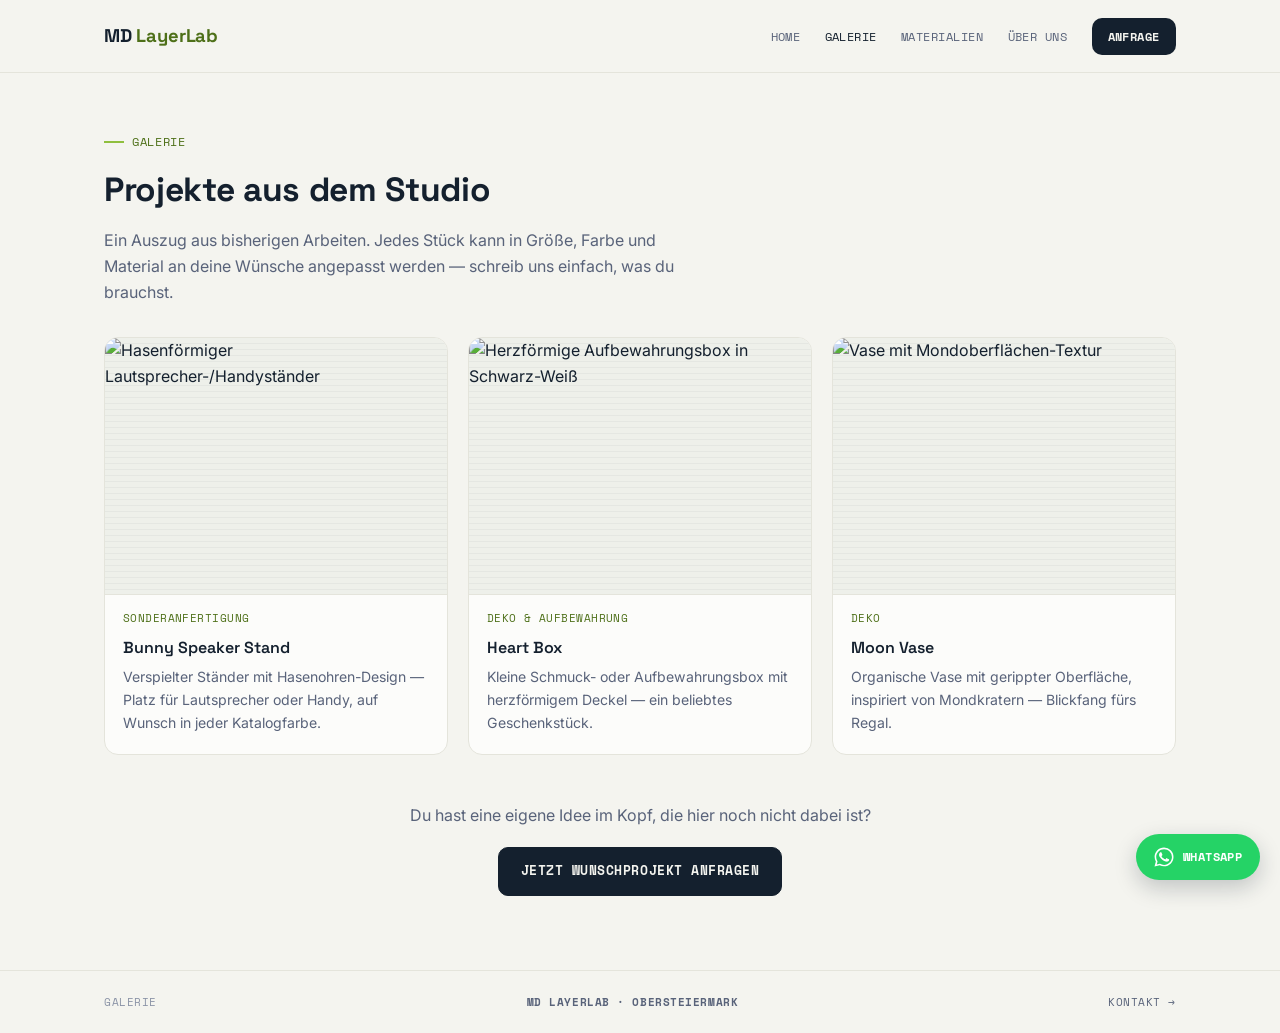
==== galerie.html @ 95f45e61 "Add files via upload" ====
<!DOCTYPE html>
<html lang="de">
<head>
<meta charset="UTF-8">
<meta name="viewport" content="width=device-width, initial-scale=1.0">
<title>Galerie — MD LayerLab</title>
<meta name="description" content="Projekte aus dem MD LayerLab Studio — funktionale und dekorative 3D-Druck-Objekte, jedes in Größe, Farbe und Material anpassbar.">
<link rel="stylesheet" href="style.css">
</head>
<body>

<header class="site-header">
  <div class="wrap">
    <a href="index.html" class="brand">MD&nbsp;<b>LayerLab</b></a>
    <button class="nav-toggle" aria-label="Menü öffnen" aria-expanded="false" id="navToggle"><span></span></button>
    <nav class="main-nav" id="mainNav">
      <ul>
        <li><a href="index.html">Home</a></li>
        <li><a href="galerie.html" aria-current="page">Galerie</a></li>
        <li><a href="materialien.html">Materialien</a></li>
        <li><a href="ueber-mich.html">Über uns</a></li>
        <li><a href="kontakt.html" class="nav-cta">Anfrage</a></li>
      </ul>
    </nav>
  </div>
</header>

<main>
  <section class="section" style="padding-top:52px;">
    <div class="wrap">
      <div class="section-head">
        <span class="eyebrow">Galerie</span>
        <h2>Projekte aus dem Studio</h2>
        <p>Ein Auszug aus bisherigen Arbeiten. Jedes Stück kann in Größe, Farbe und Material an deine Wünsche angepasst werden — schreib uns einfach, was du brauchst.</p>
      </div>

      <div class="grid">
        <div class="card">
          <div class="photo"><img src="project_bunny-stand.png" alt="Hasenförmiger Lautsprecher-/Handyständer"></div>
          <div class="body"><span class="meta">Sonderanfertigung</span><h3>Bunny Speaker Stand</h3><p>Verspielter Ständer mit Hasenohren-Design — Platz für Lautsprecher oder Handy, auf Wunsch in jeder Katalogfarbe.</p></div>
        </div>
        <div class="card">
          <div class="photo"><img src="project_heart-box.png" alt="Herzförmige Aufbewahrungsbox in Schwarz-Weiß"></div>
          <div class="body"><span class="meta">Deko &amp; Aufbewahrung</span><h3>Heart Box</h3><p>Kleine Schmuck- oder Aufbewahrungsbox mit herzförmigem Deckel — ein beliebtes Geschenkstück.</p></div>
        </div>
        <div class="card">
          <div class="photo"><img src="project_moon-vase.png" alt="Vase mit Mondoberflächen-Textur"></div>
          <div class="body"><span class="meta">Deko</span><h3>Moon Vase</h3><p>Organische Vase mit gerippter Oberfläche, inspiriert von Mondkratern — Blickfang fürs Regal.</p></div>
        </div>
      </div>

      <div style="margin-top:48px; text-align:center;">
        <p style="color:var(--soft); margin-bottom:18px;">Du hast eine eigene Idee im Kopf, die hier noch nicht dabei ist?</p>
        <a href="kontakt.html" class="btn">Jetzt Wunschprojekt anfragen</a>
      </div>
    </div>
  </section>
</main>

<footer class="site-footer">
  <div class="wrap">
    <span class="spec">Galerie</span>
    <span class="spec brand">MD LayerLab · Obersteiermark</span>
    <span class="spec"><a href="kontakt.html">Kontakt →</a></span>
  </div>
</footer>

<a href="https://wa.me/message/5LC736UJI4IAH1" class="float-cta wa" target="_blank" rel="noopener" aria-label="Chat auf WhatsApp">
  <svg viewBox="0 0 24 24" fill="currentColor" aria-hidden="true"><path d="M17.5 14.38c-.3-.15-1.76-.87-2.03-.97-.27-.1-.47-.15-.67.15-.2.3-.77.97-.94 1.16-.17.2-.35.22-.64.08-.3-.15-1.26-.47-2.4-1.48-.89-.8-1.49-1.77-1.66-2.07-.17-.3-.02-.46.13-.61.13-.13.3-.35.44-.52.15-.17.2-.3.3-.5.1-.2.05-.37-.02-.52-.08-.15-.67-1.62-.92-2.21-.24-.57-.49-.5-.67-.51h-.57c-.2 0-.52.07-.79.37-.27.3-1.04 1.02-1.04 2.48 0 1.46 1.06 2.87 1.21 3.07.15.2 2.1 3.2 5.08 4.49.71.3 1.26.49 1.69.63.71.22 1.36.19 1.87.12.57-.09 1.76-.72 2.01-1.42.25-.7.25-1.29.17-1.42-.07-.12-.27-.2-.57-.34zM12.05 21.5a9.4 9.4 0 0 1-4.8-1.31l-.34-.2-3.57.93.96-3.48-.23-.36a9.44 9.44 0 0 1-1.44-5.02c0-5.2 4.24-9.44 9.46-9.44 2.52 0 4.9.98 6.68 2.77a9.4 9.4 0 0 1 2.77 6.68c0 5.2-4.24 9.44-9.45 9.44zm8.04-17.49A11.34 11.34 0 0 0 12.05.5C5.8.5.72 5.58.72 11.83c0 2 .52 3.95 1.51 5.67L.63 23.5l6.13-1.6a11.32 11.32 0 0 0 5.29 1.34h.01c6.25 0 11.33-5.08 11.33-11.33 0-3.03-1.18-5.87-3.3-8.01z"/></svg>
  <span class="label">WhatsApp</span>
</a>

<script src="script.js"></script>
</body>
</html>
---- style.css ----
/* =========================================================
   MD LAYERLAB — Shared Stylesheet  (Light "Print Studio" v3)
   Hell & freundlich. Navy als Struktur, Lime als Akzent,
   Filamentfarben nur auf Material-Markern.
   Signature: FDM layer-lines + Druckbett-Z-Skala.
   ========================================================= */

@import url('https://fonts.googleapis.com/css2?family=Space+Grotesk:wght@500;600;700&family=Inter:wght@400;500;600&family=Space+Mono:wght@400;700&display=swap');

:root {
  --paper: #F4F4EF;
  --paper-2: #FCFCFA;
  --ink: #14202E;
  --navy: #1A2C46;
  --soft: #59637A;
  --faint: #8A93A6;
  --line: #E4E4DB;
  --line-2: #EDEDE7;

  --lime: #8FBF3E;
  --lime-bright: #AEDC5A;
  --lime-ink: #4E7019;

  --teal: #2FA48F;
  --orange: #DE7A34;
  --amber: #D6A62C;

  --font-display: 'Space Grotesk', sans-serif;
  --font-body: 'Inter', sans-serif;
  --font-mono: 'Space Mono', monospace;

  --radius: 10px;
  --radius-lg: 14px;
  --maxw: 1120px;
}

* { box-sizing: border-box; }
html { scroll-behavior: smooth; -webkit-text-size-adjust: 100%; }

@media (prefers-reduced-motion: reduce) {
  html { scroll-behavior: auto; }
  * { animation-duration: 0.01ms !important; transition-duration: 0.01ms !important; }
}

body {
  margin: 0;
  background: var(--paper);
  color: var(--ink);
  font-family: var(--font-body);
  font-size: 16px;
  line-height: 1.62;
  -webkit-font-smoothing: antialiased;
}

a { color: var(--lime-ink); }
img { max-width: 100%; display: block; }

:focus-visible { outline: 2px solid var(--lime); outline-offset: 3px; }

.wrap { max-width: var(--maxw); margin: 0 auto; padding: 0 24px; }

/* ---------- Signature: layer-line divider ---------- */
.layer-divider {
  height: 16px;
  background-image: repeating-linear-gradient(180deg, transparent 0 3px, var(--line) 3px 4px);
}

/* ---------- Hexagon field (dezent im Hero) ---------- */
.hex-field { position: relative; overflow: hidden; }
.hex-field::before {
  content: '';
  position: absolute;
  inset: 0;
  pointer-events: none;
  background-image: url("data:image/svg+xml,%3Csvg xmlns='http://www.w3.org/2000/svg' width='120' height='104' viewBox='0 0 120 104'%3E%3Cg fill='none' stroke='%238FBF3E' stroke-opacity='0.22' stroke-width='1'%3E%3Cpath d='M30 0L60 17.3V51.9L30 69.3L0 51.9V17.3Z'/%3E%3Cpath d='M90 0L120 17.3V51.9L90 69.3L60 51.9V17.3Z'/%3E%3C/g%3E%3C/svg%3E");
  mask-image: radial-gradient(ellipse 55% 55% at 88% 20%, black 0%, transparent 70%);
  -webkit-mask-image: radial-gradient(ellipse 55% 55% at 88% 20%, black 0%, transparent 70%);
}

/* ---------- Header / Nav ---------- */
.site-header {
  position: sticky;
  top: 0;
  z-index: 50;
  background: rgba(244, 244, 239, 0.9);
  backdrop-filter: blur(8px);
  border-bottom: 1px solid var(--line);
}
.site-header .wrap {
  display: flex;
  align-items: center;
  justify-content: space-between;
  height: 72px;
}
.brand {
  font-family: var(--font-display);
  font-weight: 700;
  font-size: 1.15rem;
  letter-spacing: -0.01em;
  color: var(--ink);
  text-decoration: none;
}
.brand b { color: var(--lime-ink); font-weight: 700; }

nav.main-nav ul {
  list-style: none;
  display: flex;
  align-items: center;
  gap: 24px;
  margin: 0;
  padding: 0;
}
nav.main-nav a {
  text-decoration: none;
  color: var(--soft);
  font-family: var(--font-mono);
  font-size: 0.78rem;
  text-transform: uppercase;
  letter-spacing: 0.04em;
  transition: color 0.15s ease;
}
nav.main-nav a:hover,
nav.main-nav a[aria-current="page"] { color: var(--ink); }
nav.main-nav a.nav-cta {
  background: var(--ink);
  color: var(--paper);
  font-weight: 700;
  padding: 9px 16px;
  border-radius: var(--radius);
  transition: background 0.15s ease;
}
nav.main-nav a.nav-cta:hover { background: var(--navy); color: var(--paper); }

.nav-toggle {
  display: none;
  background: none;
  border: 1px solid var(--line);
  border-radius: var(--radius);
  width: 44px; height: 44px;
  cursor: pointer;
}
.nav-toggle span,
.nav-toggle span::before,
.nav-toggle span::after {
  content: '';
  display: block;
  width: 18px; height: 2px;
  background: var(--ink);
  margin: 0 auto;
  position: relative;
  transition: 0.2s;
}
.nav-toggle span::before { transform: translateY(-6px); }
.nav-toggle span::after { transform: translateY(4px); }

@media (max-width: 800px) {
  nav.main-nav {
    position: absolute;
    top: 72px; left: 0; right: 0;
    background: var(--paper-2);
    border-bottom: 1px solid var(--line);
    box-shadow: 0 12px 24px rgba(20,32,46,0.06);
    display: none;
  }
  nav.main-nav.open { display: block; }
  nav.main-nav ul { flex-direction: column; align-items: stretch; gap: 0; padding: 8px 24px 20px; }
  nav.main-nav a { display: block; padding: 14px 0; border-bottom: 1px solid var(--line-2); }
  nav.main-nav a.nav-cta { text-align: center; margin-top: 12px; padding: 14px; border-bottom: none; }
  .nav-toggle { display: block; }
}

/* ---------- Eyebrow ---------- */
.eyebrow {
  font-family: var(--font-mono);
  font-size: 0.72rem;
  letter-spacing: 0.06em;
  color: var(--lime-ink);
  text-transform: uppercase;
  display: inline-flex;
  align-items: center;
  gap: 8px;
}
.eyebrow::before { content: ''; width: 20px; height: 2px; background: var(--lime); }

/* ---------- Buttons ---------- */
.btn {
  display: inline-flex;
  align-items: center;
  gap: 8px;
  font-family: var(--font-mono);
  font-size: 0.8rem;
  text-transform: uppercase;
  letter-spacing: 0.04em;
  font-weight: 700;
  text-decoration: none;
  padding: 13px 22px;
  border-radius: var(--radius);
  border: 1.5px solid var(--ink);
  color: var(--paper);
  background: var(--ink);
  cursor: pointer;
  transition: background 0.15s ease, transform 0.1s ease;
}
.btn:hover { transform: translateY(-1px); background: var(--navy); border-color: var(--navy); }
.btn-ghost { background: transparent; color: var(--ink); border-color: #C9C9BD; font-weight: 400; }
.btn-ghost:hover { background: var(--paper-2); border-color: var(--lime); color: var(--ink); }
.btn-lime { background: var(--lime-bright); color: #1C2A10; border-color: var(--lime-bright); }
.btn-lime:hover { background: var(--lime); border-color: var(--lime); color: #1C2A10; }
.btn-row { display: flex; gap: 12px; flex-wrap: wrap; }

/* ---------- Hero ---------- */
.hero { padding: 58px 0 30px; }
.hero .wrap {
  display: grid;
  grid-template-columns: 1.08fr 0.92fr;
  gap: 44px;
  align-items: center;
}
.hero h1 {
  font-family: var(--font-display);
  font-weight: 700;
  font-size: clamp(2.2rem, 4.6vw, 3.2rem);
  line-height: 1.03;
  letter-spacing: -0.02em;
  margin: 18px 0 16px;
  color: var(--ink);
}
.hero h1 em {
  font-style: normal;
  color: var(--lime-ink);
  position: relative;
  white-space: nowrap;
}
.hero h1 em::after {
  content: '';
  position: absolute;
  left: 0; right: 0; bottom: 3px;
  height: 10px;
  background: var(--lime-bright);
  opacity: 0.4;
  z-index: -1;
  border-radius: 2px;
}
.hero p.lede { color: var(--soft); font-size: 1.05rem; max-width: 46ch; margin: 0 0 24px; }

.spec-row {
  display: flex;
  gap: 26px;
  margin-top: 28px;
  padding-top: 22px;
  border-top: 1px solid var(--line);
  flex-wrap: wrap;
}
.spec-row .s .v { font-family: var(--font-display); font-weight: 600; font-size: 1.1rem; }
.spec-row .s .k { font-family: var(--font-mono); font-size: 0.68rem; color: var(--faint); text-transform: uppercase; letter-spacing: 0.03em; }

/* ---------- Print-bed hero panel ---------- */
.bed {
  background: var(--paper-2);
  border: 1px solid var(--line);
  border-radius: var(--radius-lg);
  padding: 16px 16px 16px 0;
  display: grid;
  grid-template-columns: 36px 1fr;
  gap: 8px;
  box-shadow: 0 10px 30px rgba(20,32,46,0.05);
}
.bed .zscale {
  display: flex;
  flex-direction: column;
  justify-content: space-between;
  align-items: flex-end;
  padding: 8px 4px;
  font-family: var(--font-mono);
  font-size: 0.62rem;
  color: var(--faint);
}
.bed .zscale span { position: relative; padding-right: 9px; }
.bed .zscale span::after { content: ''; position: absolute; right: 0; top: 50%; width: 6px; height: 1px; background: var(--faint); }
.bed .bed-img {
  border-radius: var(--radius);
  aspect-ratio: 1 / 1;
  overflow: hidden;
  background-image: repeating-linear-gradient(180deg, transparent 0 5px, rgba(20,32,46,0.05) 5px 6px);
  background-color: #EEF0EA;
  border: 1px solid var(--line);
  display: flex; align-items: center; justify-content: center;
}
.bed .bed-img img { width: 100%; height: 100%; object-fit: cover; }
.bed .bed-bar {
  grid-column: 2;
  display: flex;
  justify-content: space-between;
  font-family: var(--font-mono);
  font-size: 0.66rem;
  color: var(--soft);
  text-transform: uppercase;
  letter-spacing: 0.04em;
  padding: 4px 2px 0;
}
.bed .bed-bar b { color: var(--ink); font-weight: 700; }

/* ---------- Sections ---------- */
.section { padding: 54px 0; }
.section-head { margin-bottom: 32px; max-width: 60ch; }
.section-head h2 {
  font-family: var(--font-display);
  font-weight: 700;
  font-size: clamp(1.6rem, 2.8vw, 2.1rem);
  letter-spacing: -0.01em;
  margin: 12px 0 10px;
  color: var(--ink);
}
.section-head p { color: var(--soft); margin: 0; }

/* ---------- Home: material strip ---------- */
.material-strip { display: grid; grid-template-columns: repeat(4, 1fr); gap: 16px; }
.material-strip .m-card {
  background: var(--paper-2);
  border: 1px solid var(--line);
  border-radius: var(--radius);
  overflow: hidden;
}
.material-strip .m-card .bar { height: 6px; background: var(--tag-color, var(--lime)); }
.material-strip .m-card .in { padding: 16px 18px 18px; }
.material-strip .m-card h3 { font-family: var(--font-display); font-weight: 600; font-size: 0.98rem; margin: 0 0 6px; }
.material-strip .m-card p { color: var(--soft); font-size: 0.85rem; margin: 0; }

/* ---------- Project / gallery grid ---------- */
.grid { display: grid; grid-template-columns: repeat(3, 1fr); gap: 20px; }
.card {
  background: var(--paper-2);
  border: 1px solid var(--line);
  border-radius: var(--radius-lg);
  overflow: hidden;
  transition: border-color 0.15s ease, transform 0.15s ease, box-shadow 0.15s ease;
}
.card:hover { border-color: var(--lime); transform: translateY(-3px); box-shadow: 0 12px 28px rgba(20,32,46,0.07); }
.card .photo {
  aspect-ratio: 4 / 3;
  overflow: hidden;
  background-image: repeating-linear-gradient(180deg, transparent 0 5px, rgba(20,32,46,0.045) 5px 6px);
  background-color: #EEF0EA;
  border-bottom: 1px solid var(--line);
}
.card .photo img { width: 100%; height: 100%; object-fit: cover; }
.card .body { padding: 15px 18px 19px; }
.card h3 { font-family: var(--font-display); font-weight: 600; font-size: 1rem; margin: 0 0 6px; }
.card p { color: var(--soft); font-size: 0.88rem; margin: 0; }
.card .meta {
  font-family: var(--font-mono);
  font-size: 0.68rem;
  color: var(--lime-ink);
  text-transform: uppercase;
  letter-spacing: 0.04em;
  display: block;
  margin-bottom: 7px;
}

/* ---------- Process toolpath ---------- */
.process { display: grid; grid-template-columns: repeat(4, 1fr); gap: 0; }
.process .step { padding: 0 18px; position: relative; }
.process .step:first-child { padding-left: 0; }
.process .step:not(:last-child)::after {
  content: '';
  position: absolute;
  top: 10px; right: 0;
  width: 100%; height: 2px;
  background: repeating-linear-gradient(90deg, var(--lime) 0 6px, transparent 6px 10px);
}
.process .step .num {
  width: 22px; height: 22px;
  border-radius: 50%;
  background: var(--ink);
  color: var(--paper);
  font-family: var(--font-mono);
  font-weight: 700;
  font-size: 0.68rem;
  display: flex; align-items: center; justify-content: center;
  position: relative; z-index: 1;
}
.process .step h4 { font-family: var(--font-display); font-weight: 600; margin: 14px 0 6px; font-size: 0.95rem; }
.process .step p { color: var(--soft); font-size: 0.85rem; margin: 0; }

/* ---------- Materialien page ---------- */
.material-intro-grid { display: grid; gap: 18px; margin-bottom: 50px; }
.material-intro-card {
  background: var(--paper-2);
  border: 1px solid var(--line);
  border-left: 4px solid var(--tag-color, var(--lime));
  border-radius: 0 var(--radius) var(--radius) 0;
  padding: 24px 26px;
  display: grid;
  grid-template-columns: 210px 1fr;
  gap: 24px;
  align-items: start;
}
.material-intro-card .m-head { display: flex; flex-direction: column; gap: 8px; }
.material-tag {
  display: inline-block;
  font-family: var(--font-mono);
  font-size: 0.68rem;
  font-weight: 700;
  text-transform: uppercase;
  letter-spacing: 0.04em;
  padding: 4px 11px;
  border-radius: 999px;
  background: var(--tag-color, var(--lime));
  color: #fff;
  width: fit-content;
}
.material-intro-card .m-name { font-family: var(--font-display); font-weight: 700; font-size: 1.35rem; }
.material-price { font-family: var(--font-mono); font-size: 0.74rem; color: var(--faint); }
.material-intro-card p.desc { color: var(--soft); margin: 0; font-size: 0.92rem; }

.swatch-row {
  display: grid;
  grid-template-columns: repeat(auto-fill, minmax(150px, 1fr));
  gap: 16px;
  margin: 0 0 50px;
}
.swatch {
  background: var(--paper-2);
  border: 1px solid var(--line);
  border-radius: var(--radius);
  overflow: hidden;
  transition: border-color 0.15s ease, transform 0.15s ease;
}
.swatch:hover { border-color: var(--lime); transform: translateY(-2px); }
.swatch .photo {
  aspect-ratio: 1 / 1;
  background-image: repeating-linear-gradient(180deg, transparent 0 5px, rgba(20,32,46,0.04) 5px 6px);
  background-color: #EEF0EA;
  overflow: hidden;
}
.swatch .photo img { width: 100%; height: 100%; object-fit: cover; }
.swatch .label { padding: 11px 13px 13px; display: flex; align-items: center; justify-content: space-between; gap: 8px; }
.swatch .label span.name { font-family: var(--font-mono); font-size: 0.72rem; text-transform: uppercase; letter-spacing: 0.02em; }
.swatch .dot { width: 13px; height: 13px; border-radius: 50%; border: 1px solid var(--line); flex-shrink: 0; }

/* ---------- About page ---------- */
.about-layout { display: grid; grid-template-columns: 0.95fr 1.05fr; gap: 52px; align-items: start; }
.about-layout h2 { font-family: var(--font-display); font-weight: 700; font-size: clamp(1.7rem, 3vw, 2.1rem); letter-spacing: -0.01em; margin: 14px 0 18px; }
.about-layout p { color: var(--soft); font-size: 1rem; max-width: 58ch; }
.stat-block { border: 1px solid var(--line); background: var(--paper-2); border-radius: var(--radius-lg); padding: 26px; }
.stat-block dl { margin: 16px 0 0; display: grid; gap: 15px; }
.stat-block dt { font-family: var(--font-mono); font-size: 0.68rem; color: var(--faint); text-transform: uppercase; letter-spacing: 0.04em; }
.stat-block dd { margin: 3px 0 0; font-family: var(--font-display); font-weight: 600; font-size: 1rem; }

/* ---------- Contact / form ---------- */
.contact-layout { display: grid; grid-template-columns: 1fr 1.2fr; gap: 44px; align-items: start; }
.form-panel { background: var(--paper-2); border: 1px solid var(--line); border-radius: var(--radius-lg); padding: 32px; box-shadow: 0 10px 30px rgba(20,32,46,0.05); }
.field { margin-bottom: 20px; }
.field label { display: block; font-family: var(--font-mono); font-size: 0.72rem; text-transform: uppercase; letter-spacing: 0.04em; color: var(--soft); margin-bottom: 8px; }
.field input, .field textarea, .field select {
  width: 100%;
  font-family: var(--font-body);
  font-size: 1rem;
  padding: 12px 14px;
  border: 1px solid var(--line);
  border-radius: var(--radius);
  background: #fff;
  color: var(--ink);
}
.field input::placeholder, .field textarea::placeholder { color: var(--faint); }
.field input:focus, .field textarea:focus, .field select:focus { border-color: var(--lime); outline: none; box-shadow: 0 0 0 3px rgba(143,191,62,0.15); }
.field textarea { resize: vertical; min-height: 112px; }
.field-row { display: grid; grid-template-columns: 1fr 1fr; gap: 16px; }
.form-note { font-size: 0.8rem; color: var(--faint); margin-top: 4px; }
.form-status { margin-top: 16px; font-family: var(--font-mono); font-size: 0.82rem; display: none; }
.form-status.visible { display: block; }
.form-status.ok { color: var(--lime-ink); }
.form-status.err { color: var(--orange); }
.info-block { border-top: 2px solid var(--lime); padding-top: 16px; margin-bottom: 30px; }
.info-block h3 { font-family: var(--font-display); font-weight: 600; font-size: 1rem; margin: 0 0 8px; }
.info-block p, .info-block a { color: var(--soft); font-size: 0.92rem; }

/* ---------- CTA band ---------- */
.cta-band {
  background: var(--navy);
  color: var(--paper);
  border-radius: var(--radius-lg);
  display: flex;
  align-items: center;
  justify-content: space-between;
  gap: 22px;
  padding: 30px 34px;
  flex-wrap: wrap;
}
.cta-band h3 { font-family: var(--font-display); font-weight: 700; font-size: 1.4rem; letter-spacing: -0.01em; margin: 0; color: #fff; }
.cta-band p { color: #AEB6C6; font-size: 0.92rem; margin: 6px 0 0; }

/* ---------- Spec-sheet footer ---------- */
.site-footer { border-top: 1px solid var(--line); padding: 22px 0; margin-top: 20px; }
.site-footer .wrap { display: flex; justify-content: space-between; align-items: center; flex-wrap: wrap; gap: 12px; }
.site-footer .spec { font-family: var(--font-mono); font-size: 0.7rem; color: var(--faint); text-transform: uppercase; letter-spacing: 0.05em; margin: 0; }
.site-footer .spec.brand { color: var(--soft); }
.site-footer a { color: var(--soft); text-decoration: none; }
.site-footer a:hover { color: var(--lime-ink); }

/* ---------- Floating contact button (Platzhalter, WhatsApp) ---------- */
.float-cta {
  position: fixed;
  right: 20px; bottom: 20px;
  z-index: 60;
  display: inline-flex;
  align-items: center;
  gap: 9px;
  background: var(--ink);
  color: var(--paper);
  font-family: var(--font-mono);
  font-size: 0.76rem;
  font-weight: 700;
  text-transform: uppercase;
  letter-spacing: 0.03em;
  text-decoration: none;
  padding: 13px 18px;
  border-radius: 999px;
  box-shadow: 0 8px 22px rgba(20,32,46,0.22);
  transition: transform 0.12s ease, box-shadow 0.12s ease;
}
.float-cta:hover { transform: translateY(-2px); box-shadow: 0 12px 28px rgba(20,32,46,0.28); color: var(--paper); }
/* WhatsApp-Variante: einfach class="float-cta wa" verwenden, sobald die Nummer feststeht */
.float-cta.wa { background: #25D366; color: #fff; }
.float-cta.wa:hover { color: #fff; }
.float-cta svg { width: 20px; height: 20px; flex-shrink: 0; }
@media (max-width: 560px) {
  .float-cta { padding: 14px; }
  .float-cta .label { display: none; }
}

/* ---------- Responsive ---------- */
@media (max-width: 860px) {
  .hero .wrap { grid-template-columns: 1fr; }
  .about-layout { grid-template-columns: 1fr; }
  .contact-layout { grid-template-columns: 1fr; }
  .material-strip { grid-template-columns: repeat(2, 1fr); }
  .grid { grid-template-columns: repeat(2, 1fr); }
}
@media (max-width: 700px) {
  .material-intro-card { grid-template-columns: 1fr; }
}
@media (max-width: 560px) {
  .wrap { padding: 0 18px; }
  .hero { padding: 40px 0 24px; }
  .section { padding: 42px 0; }
  .material-strip { grid-template-columns: 1fr; }
  .grid { grid-template-columns: 1fr; }
  .process { grid-template-columns: repeat(2, 1fr); gap: 26px 0; }
  .process .step, .process .step:first-child { padding: 0 12px; }
  .process .step:nth-child(2)::after { display: none; }
  .field-row { grid-template-columns: 1fr; }
  .form-panel { padding: 22px; }
  .cta-band { padding: 24px; }
}
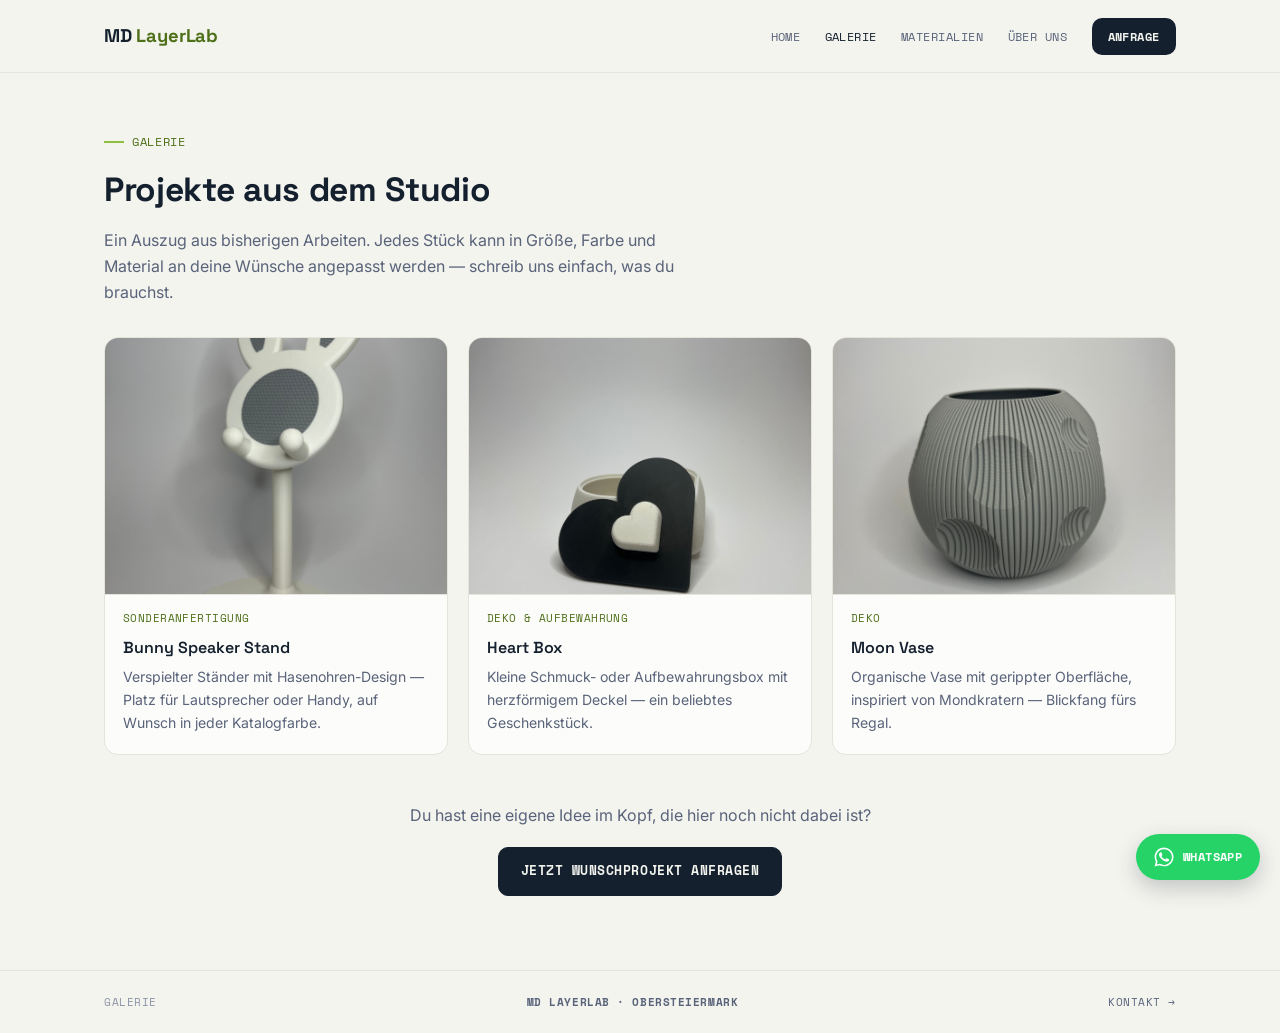
==== commit f2f3d68d: "Add files via upload" ====
--- a/galerie.html
+++ b/galerie.html
@@ -36,15 +36,15 @@
 
       <div class="grid">
         <div class="card">
-          <div class="photo"><img src="project_bunny-stand.png" alt="Hasenförmiger Lautsprecher-/Handyständer"></div>
+          <div class="photo"><img src="project_bunny-stand.jpeg" alt="Hasenförmiger Lautsprecher-/Handyständer"></div>
           <div class="body"><span class="meta">Sonderanfertigung</span><h3>Bunny Speaker Stand</h3><p>Verspielter Ständer mit Hasenohren-Design — Platz für Lautsprecher oder Handy, auf Wunsch in jeder Katalogfarbe.</p></div>
         </div>
         <div class="card">
-          <div class="photo"><img src="project_heart-box.png" alt="Herzförmige Aufbewahrungsbox in Schwarz-Weiß"></div>
+          <div class="photo"><img src="project_heart-box.jpeg" alt="Herzförmige Aufbewahrungsbox in Schwarz-Weiß"></div>
           <div class="body"><span class="meta">Deko &amp; Aufbewahrung</span><h3>Heart Box</h3><p>Kleine Schmuck- oder Aufbewahrungsbox mit herzförmigem Deckel — ein beliebtes Geschenkstück.</p></div>
         </div>
         <div class="card">
-          <div class="photo"><img src="project_moon-vase.png" alt="Vase mit Mondoberflächen-Textur"></div>
+          <div class="photo"><img src="project_moon-vase.jpeg" alt="Vase mit Mondoberflächen-Textur"></div>
           <div class="body"><span class="meta">Deko</span><h3>Moon Vase</h3><p>Organische Vase mit gerippter Oberfläche, inspiriert von Mondkratern — Blickfang fürs Regal.</p></div>
         </div>
       </div>
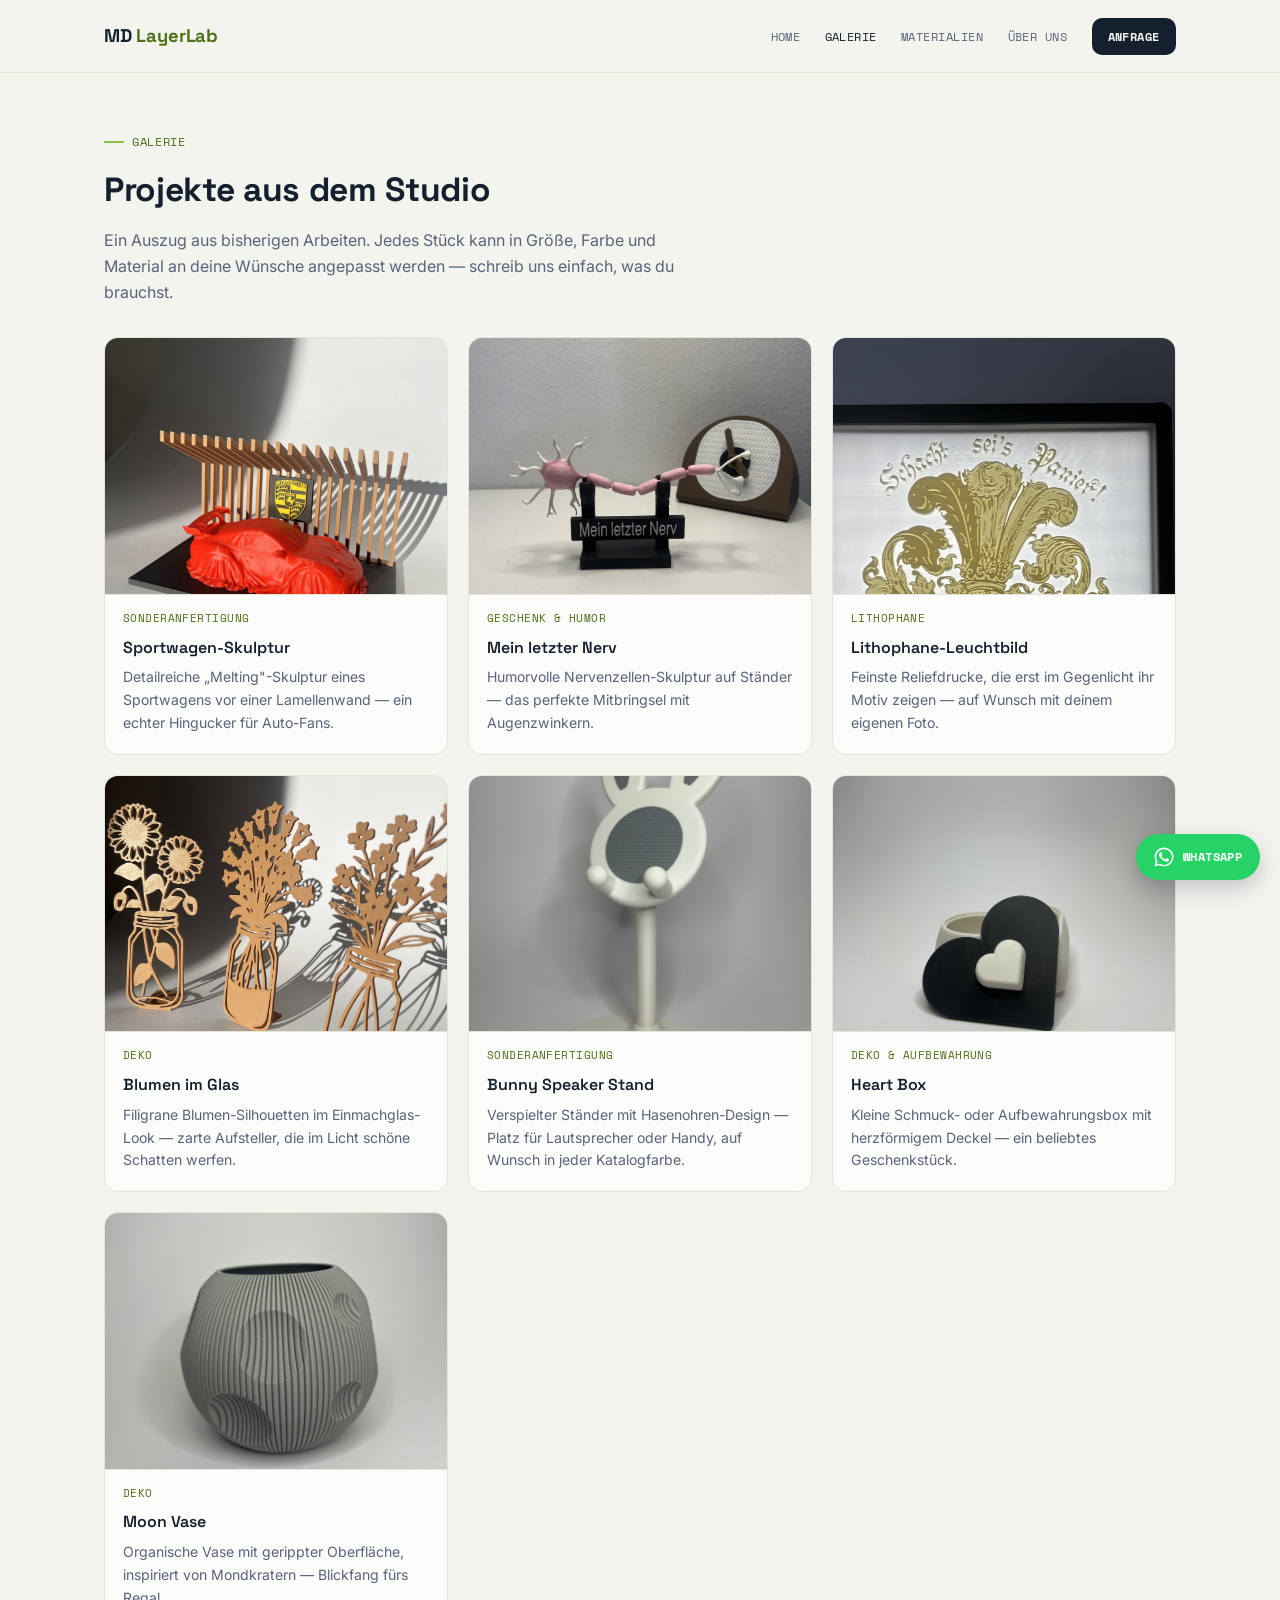
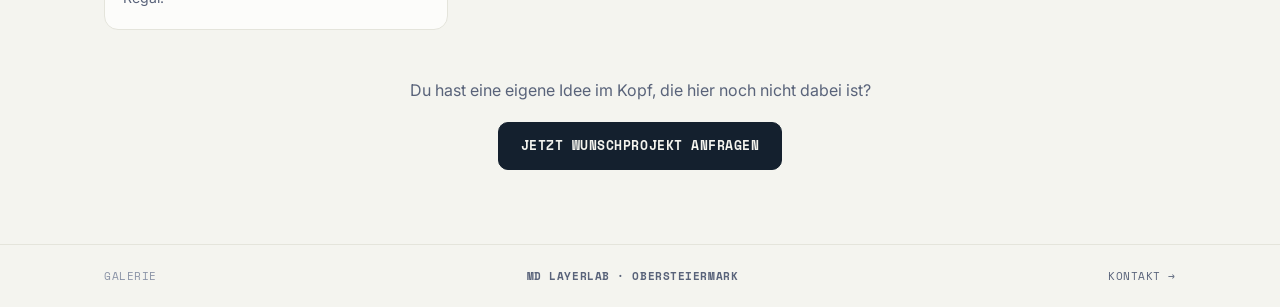
==== commit 9f76c725: "Add files via upload" ====
--- a/galerie.html
+++ b/galerie.html
@@ -36,15 +36,31 @@
 
       <div class="grid">
         <div class="card">
-          <div class="photo"><img src="project_bunny-stand.jpeg" alt="Hasenförmiger Lautsprecher-/Handyständer"></div>
+          <div class="photo"><img src="project_porsche.jpeg?v=2" alt="Sportwagen-Skulptur im Melting-Look auf Lamellen-Display"></div>
+          <div class="body"><span class="meta">Sonderanfertigung</span><h3>Sportwagen-Skulptur</h3><p>Detailreiche „Melting"-Skulptur eines Sportwagens vor einer Lamellenwand — ein echter Hingucker für Auto-Fans.</p></div>
+        </div>
+        <div class="card">
+          <div class="photo"><img src="project_nerv.jpeg?v=2" alt="Humorvolle Nervenzellen-Skulptur mit Schriftzug Mein letzter Nerv"></div>
+          <div class="body"><span class="meta">Geschenk &amp; Humor</span><h3>Mein letzter Nerv</h3><p>Humorvolle Nervenzellen-Skulptur auf Ständer — das perfekte Mitbringsel mit Augenzwinkern.</p></div>
+        </div>
+        <div class="card">
+          <div class="photo"><img src="project_lithophane.jpeg?v=2" alt="Leuchtendes Lithophane mit feinem Reliefdruck"></div>
+          <div class="body"><span class="meta">Lithophane</span><h3>Lithophane-Leuchtbild</h3><p>Feinste Reliefdrucke, die erst im Gegenlicht ihr Motiv zeigen — auf Wunsch mit deinem eigenen Foto.</p></div>
+        </div>
+        <div class="card">
+          <div class="photo"><img src="project_flowers.jpeg?v=2" alt="Filigrane Blumen-Silhouetten im Einmachglas-Look"></div>
+          <div class="body"><span class="meta">Deko</span><h3>Blumen im Glas</h3><p>Filigrane Blumen-Silhouetten im Einmachglas-Look — zarte Aufsteller, die im Licht schöne Schatten werfen.</p></div>
+        </div>
+        <div class="card">
+          <div class="photo"><img src="project_bunny-stand.jpeg?v=2" alt="Hasenförmiger Lautsprecher-/Handyständer"></div>
           <div class="body"><span class="meta">Sonderanfertigung</span><h3>Bunny Speaker Stand</h3><p>Verspielter Ständer mit Hasenohren-Design — Platz für Lautsprecher oder Handy, auf Wunsch in jeder Katalogfarbe.</p></div>
         </div>
         <div class="card">
-          <div class="photo"><img src="project_heart-box.jpeg" alt="Herzförmige Aufbewahrungsbox in Schwarz-Weiß"></div>
+          <div class="photo"><img src="project_heart-box.jpeg?v=2" alt="Herzförmige Aufbewahrungsbox in Schwarz-Weiß"></div>
           <div class="body"><span class="meta">Deko &amp; Aufbewahrung</span><h3>Heart Box</h3><p>Kleine Schmuck- oder Aufbewahrungsbox mit herzförmigem Deckel — ein beliebtes Geschenkstück.</p></div>
         </div>
         <div class="card">
-          <div class="photo"><img src="project_moon-vase.jpeg" alt="Vase mit Mondoberflächen-Textur"></div>
+          <div class="photo"><img src="project_moon-vase.jpeg?v=2" alt="Vase mit Mondoberflächen-Textur"></div>
           <div class="body"><span class="meta">Deko</span><h3>Moon Vase</h3><p>Organische Vase mit gerippter Oberfläche, inspiriert von Mondkratern — Blickfang fürs Regal.</p></div>
         </div>
       </div>
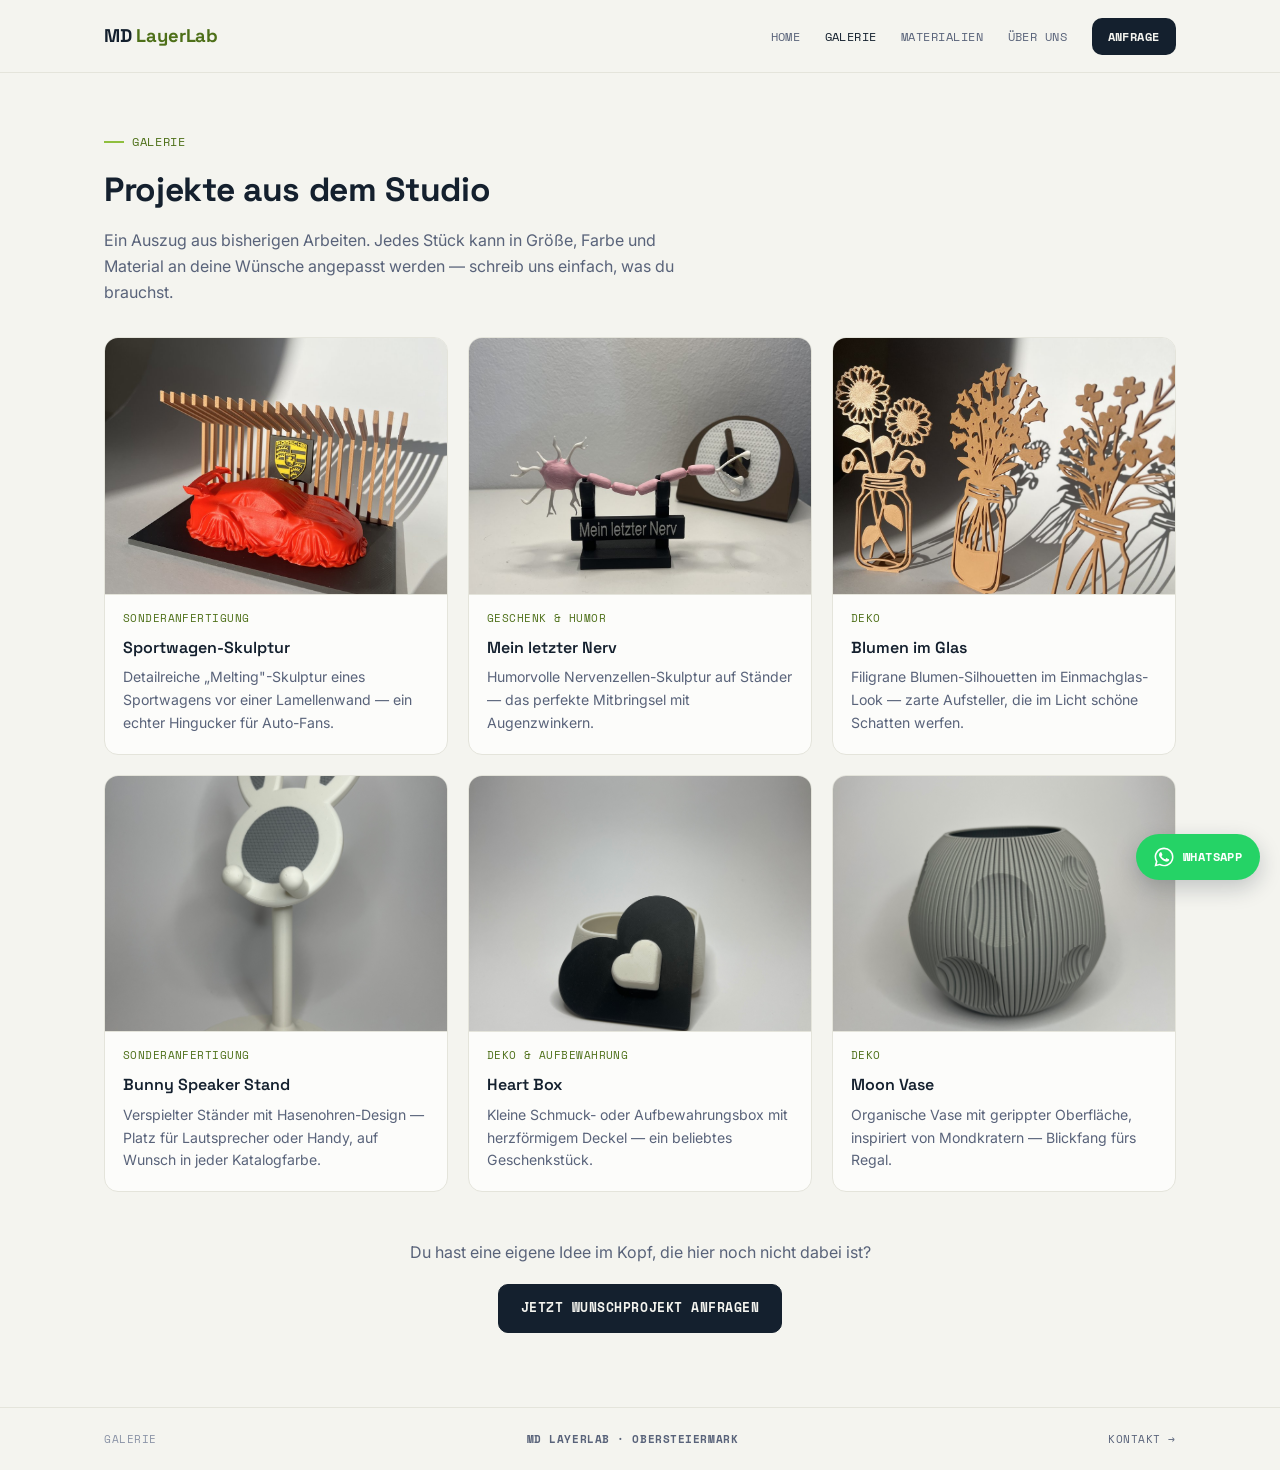
==== commit 1a0d6237: "Add files via upload" ====
--- a/galerie.html
+++ b/galerie.html
@@ -36,16 +36,12 @@
 
       <div class="grid">
         <div class="card">
-          <div class="photo"><img src="project_porsche.jpeg?v=2" alt="Sportwagen-Skulptur im Melting-Look auf Lamellen-Display"></div>
+          <div class="photo"><img src="project_porsche.jpeg?v=3" style="object-position:center 70%;" alt="Sportwagen-Skulptur im Melting-Look auf Lamellen-Display"></div>
           <div class="body"><span class="meta">Sonderanfertigung</span><h3>Sportwagen-Skulptur</h3><p>Detailreiche „Melting"-Skulptur eines Sportwagens vor einer Lamellenwand — ein echter Hingucker für Auto-Fans.</p></div>
         </div>
         <div class="card">
           <div class="photo"><img src="project_nerv.jpeg?v=2" alt="Humorvolle Nervenzellen-Skulptur mit Schriftzug Mein letzter Nerv"></div>
           <div class="body"><span class="meta">Geschenk &amp; Humor</span><h3>Mein letzter Nerv</h3><p>Humorvolle Nervenzellen-Skulptur auf Ständer — das perfekte Mitbringsel mit Augenzwinkern.</p></div>
-        </div>
-        <div class="card">
-          <div class="photo"><img src="project_lithophane.jpeg?v=2" alt="Leuchtendes Lithophane mit feinem Reliefdruck"></div>
-          <div class="body"><span class="meta">Lithophane</span><h3>Lithophane-Leuchtbild</h3><p>Feinste Reliefdrucke, die erst im Gegenlicht ihr Motiv zeigen — auf Wunsch mit deinem eigenen Foto.</p></div>
         </div>
         <div class="card">
           <div class="photo"><img src="project_flowers.jpeg?v=2" alt="Filigrane Blumen-Silhouetten im Einmachglas-Look"></div>
